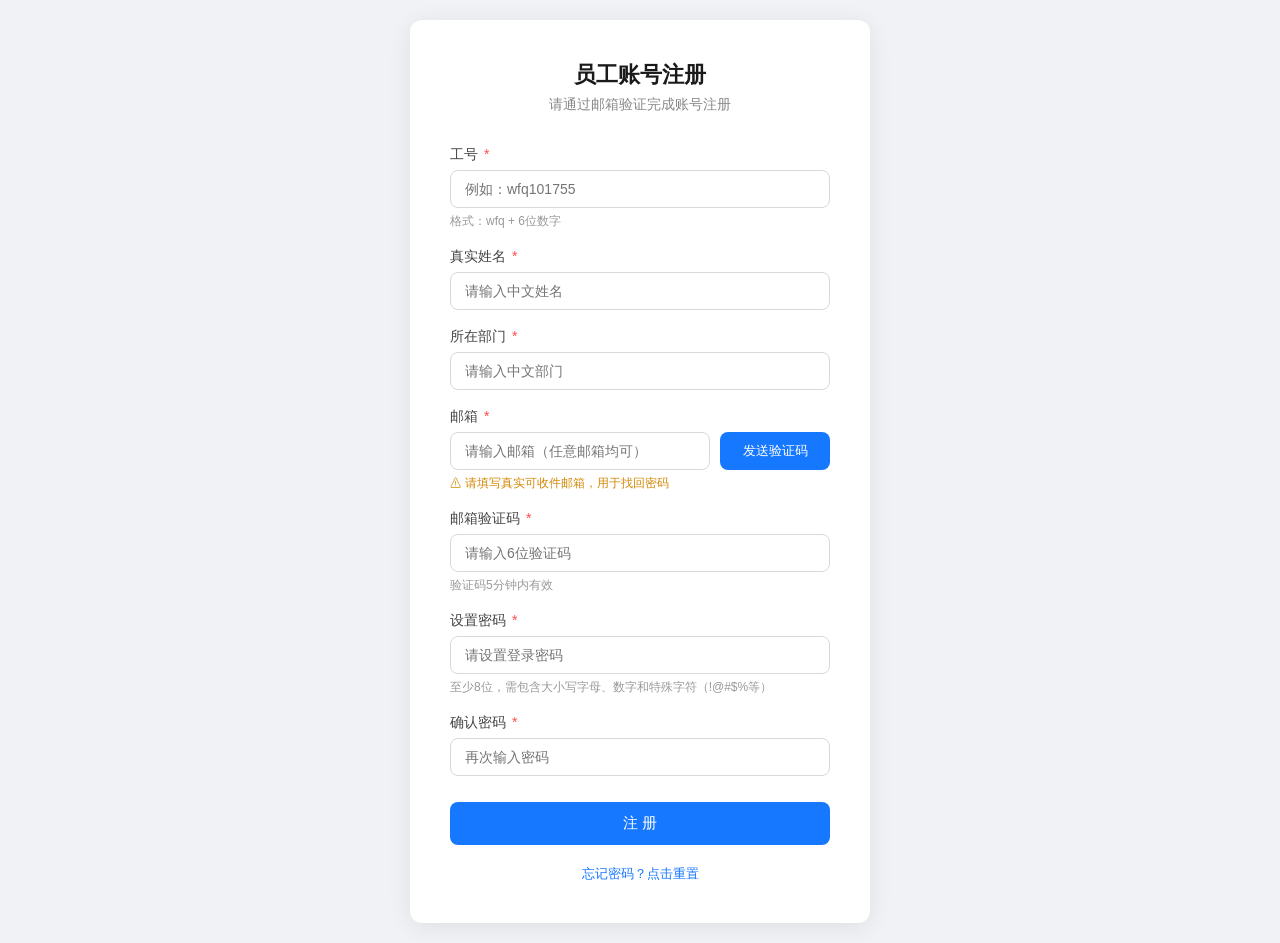
==== index.html @ 9871b101 "update" ====
﻿<!DOCTYPE html>
<html lang="zh-CN">
<head>
    <meta charset="UTF-8">
    <meta name="viewport" content="width=device-width, initial-scale=1.0">
    <title>员工账号注册</title>
    <style>
        * { box-sizing: border-box; margin: 0; padding: 0; }
        body {
            font-family: -apple-system, 'PingFang SC', 'Microsoft YaHei', sans-serif;
            background: #f0f2f5;
            display: flex;
            justify-content: center;
            align-items: center;
            min-height: 100vh;
            padding: 20px;
        }
        .card {
            background: white;
            border-radius: 12px;
            padding: 40px;
            width: 100%;
            max-width: 460px;
            box-shadow: 0 4px 24px rgba(0,0,0,0.08);
        }
        .header { text-align: center; margin-bottom: 32px; }
        .header h1 { font-size: 22px; color: #1a1a1a; font-weight: 600; }
        .header p { color: #888; font-size: 14px; margin-top: 6px; }
        .form-group { margin-bottom: 18px; }
        label { display: block; font-size: 14px; color: #444; margin-bottom: 6px; font-weight: 500; }
        label .required { color: #ff4d4f; margin-left: 2px; }
        input {
            width: 100%;
            padding: 10px 14px;
            border: 1px solid #d9d9d9;
            border-radius: 8px;
            font-size: 14px;
            color: #333;
            transition: border-color 0.2s;
            outline: none;
        }
        input:focus { border-color: #1677ff; box-shadow: 0 0 0 2px rgba(22,119,255,0.1); }
        input.error { border-color: #ff4d4f; }
        .hint { font-size: 12px; color: #999; margin-top: 5px; }
        .email-hint {
            color: #d48806;
            white-space: nowrap;
            overflow: hidden;
            text-overflow: ellipsis;
        }
        .code-row { display: flex; gap: 10px; }
        .code-row input { flex: 1; }
        #sendCodeBtn {
            padding: 10px 16px;
            background: #1677ff;
            color: white;
            border: none;
            border-radius: 8px;
            font-size: 13px;
            cursor: pointer;
            white-space: nowrap;
            min-width: 110px;
            transition: background 0.2s;
        }
        #sendCodeBtn:hover:not(:disabled) { background: #0958d9; }
        #sendCodeBtn:disabled { background: #b0c4e8; cursor: not-allowed; }
        #submitBtn {
            width: 100%;
            padding: 12px;
            background: #1677ff;
            color: white;
            border: none;
            border-radius: 8px;
            font-size: 15px;
            font-weight: 500;
            cursor: pointer;
            margin-top: 8px;
            transition: background 0.2s;
        }
        #submitBtn:hover:not(:disabled) { background: #0958d9; }
        #submitBtn:disabled { background: #b0c4e8; cursor: not-allowed; }
        .message {
            padding: 12px 16px;
            border-radius: 8px;
            font-size: 14px;
            margin-bottom: 16px;
            display: none;
        }
        .message.success { background: #f6ffed; border: 1px solid #b7eb8f; color: #389e0d; }
        .message.error   { background: #fff2f0; border: 1px solid #ffccc7; color: #cf1322; }
        .message.show    { display: block; }
        .success-panel { text-align: center; display: none; }
        .success-panel.show { display: block; }
        .success-icon { font-size: 56px; margin-bottom: 16px; }
        .success-panel h2 { color: #389e0d; margin-bottom: 8px; }
        .success-panel p { color: #666; font-size: 14px; }
        .footer-link { text-align: center; margin-top: 20px; font-size: 13px; color: #999; }
        .footer-link a { color: #1677ff; text-decoration: none; }
        .footer-link a:hover { text-decoration: underline; }
    </style>
</head>
<body>
<div class="card">
    <div class="header">
        <h1>员工账号注册</h1>
        <!-- 改：任意邮箱均可，不限公司邮箱 -->
        <p>请通过邮箱验证完成账号注册</p>
    </div>

    <div id="message" class="message"></div>

    <form id="registerForm">

        <!-- 工号 -->
        <div class="form-group">
            <label>工号 <span class="required">*</span></label>
            <input type="text" id="employeeId" placeholder="例如：wfq101755" maxlength="9">
            <div class="hint">格式：wfq + 6位数字</div>
        </div>

        <!-- 姓名：限1-5个字符 -->
        <div class="form-group">
            <label>真实姓名 <span class="required">*</span></label>
            <input type="text" id="fullName" placeholder="请输入中文姓名" maxlength="5" oninput="filterChineseInput(this)">
        </div>

        <!-- 部门：限1-5个字符，新增字段 -->
        <div class="form-group">
            <label>所在部门 <span class="required">*</span></label>
            <input type="text" id="department" placeholder="请输入中文部门" maxlength="5" oninput="filterChineseInput(this)">
        </div>

        <!-- 邮箱：任意邮箱均可 -->
        <div class="form-group">
            <label>邮箱 <span class="required">*</span></label>
            <div class="code-row">
                <input type="email" id="email" placeholder="请输入邮箱（任意邮箱均可）">
                <button type="button" id="sendCodeBtn" onclick="sendCode()">发送验证码</button>
            </div>
            <!-- 需求1：提示此邮箱用于找回密码 -->
            <div class="hint email-hint">
                ⚠ 请填写真实可收件邮箱，用于找回密码
            </div>
        </div>

        <!-- 验证码 -->
        <div class="form-group">
            <label>邮箱验证码 <span class="required">*</span></label>
            <input type="text" id="code" placeholder="请输入6位验证码" maxlength="6">
            <div class="hint">验证码5分钟内有效</div>
        </div>

        <!-- 密码 -->
        <div class="form-group">
            <label>设置密码 <span class="required">*</span></label>
            <input type="password" id="password" placeholder="请设置登录密码">
            <div class="hint">至少8位，需包含大小写字母、数字和特殊字符（!@#$%等）</div>
        </div>

        <!-- 确认密码 -->
        <div class="form-group">
            <label>确认密码 <span class="required">*</span></label>
            <input type="password" id="confirmPassword" placeholder="再次输入密码">
        </div>

        <button type="button" id="submitBtn" onclick="submitRegister()">注 册</button>
    </form>

    <!-- 底部入口：忘记密码 -->
    <div class="footer-link">
        <a href="/reset">忘记密码？点击重置</a>
    </div>

    <!-- 注册成功面板 -->
    <div class="success-panel" id="successPanel">
        <div class="success-icon">✅</div>
        <h2>注册成功！</h2>
        <p id="successMsg"></p>
        <!-- 改：公司系统 → 公司电脑 -->
        <p style="margin-top:12px; color:#999;">请使用工号和刚设置的密码登录公司电脑</p>
    </div>
</div>

<script>
let countdown = 0;

function filterChineseInput(input) {
    input.value = input.value.replace(/[^\u4e00-\u9fff]/g, '').slice(0, 5);
}

function isChineseOnly(value, minLen, maxLen) {
    if (!value || value.length < minLen || value.length > maxLen) return false;
    return /^[\u4e00-\u9fff]+$/.test(value);
}

function showMessage(text, type) {
    const el = document.getElementById('message');
    el.textContent = text;
    el.className = `message ${type} show`;
    setTimeout(() => el.classList.remove('show'), 4000);
}

async function sendCode() {
    const employeeId = document.getElementById('employeeId').value.trim().toLowerCase();
    const fullName   = document.getElementById('fullName').value.trim();
    const email = document.getElementById('email').value.trim();
    const btn = document.getElementById('sendCodeBtn');

    if (!employeeId) return showMessage('请先填写工号', 'error');
    const department = document.getElementById('department').value.trim();

    if (!fullName) return showMessage('请先填写真实姓名', 'error');
    if (!isChineseOnly(fullName, 1, 5))
        return showMessage('姓名只能填写中文，1-5个字', 'error');
    if (!department) return showMessage('请先填写所在部门', 'error');
    if (!isChineseOnly(department, 1, 5))
        return showMessage('部门只能填写中文，1-5个字', 'error');
    if (!email) return showMessage('请先填写邮箱', 'error');

    btn.disabled = true;
    btn.textContent = '发送中...';

    try {
        const res = await fetch('/api/send_code', {
            method: 'POST',
            headers: { 'Content-Type': 'application/json' },
            body: JSON.stringify({ employee_id: employeeId, full_name: fullName, department, email })
        });
        const data = await res.json();
        if (data.success) {
            showMessage(data.message, 'success');
            startCountdown(btn);
        } else {
            showMessage(data.message, 'error');
            btn.disabled = false;
            btn.textContent = '发送验证码';
        }
    } catch(e) {
        showMessage('网络错误，请稍后重试', 'error');
        btn.disabled = false;
        btn.textContent = '发送验证码';
    }
}

function startCountdown(btn) {
    countdown = 60;
    const timer = setInterval(() => {
        btn.textContent = `${--countdown}秒后重试`;
        if (countdown <= 0) {
            clearInterval(timer);
            btn.disabled = false;
            btn.textContent = '重新发送';
        }
    }, 1000);
}

async function submitRegister() {
    const employeeId      = document.getElementById('employeeId').value.trim().toLowerCase();
    const fullName        = document.getElementById('fullName').value.trim();
    const department      = document.getElementById('department').value.trim();
    const email           = document.getElementById('email').value.trim();
    const code            = document.getElementById('code').value.trim();
    const password        = document.getElementById('password').value;
    const confirmPassword = document.getElementById('confirmPassword').value;
    const btn = document.getElementById('submitBtn');

    if (!employeeId || !fullName || !department || !email || !code || !password || !confirmPassword)
        return showMessage('请填写所有必填项', 'error');
    if (password !== confirmPassword)
        return showMessage('两次密码不一致', 'error');

    // 前端也做一次长度校验，提示更快
    if (!isChineseOnly(fullName, 1, 5))
        return showMessage('姓名只能填写中文，1-5个字', 'error');
    if (!isChineseOnly(department, 1, 5))
        return showMessage('部门只能填写中文，1-5个字', 'error');

    btn.disabled = true;
    btn.textContent = '注册中，请稍候...';

    try {
        const res = await fetch('/api/register', {
            method: 'POST',
            headers: { 'Content-Type': 'application/json' },
            body: JSON.stringify({
                employee_id: employeeId,
                full_name: fullName,
                department: department,
                email,
                code,
                password,
                confirm_password: confirmPassword
            })
        });
        const data = await res.json();
        if (data.success) {
            document.getElementById('registerForm').style.display = 'none';
            document.getElementById('successMsg').textContent = `工号 ${employeeId} 已成功创建`;
            document.getElementById('successPanel').classList.add('show');
        } else {
            showMessage(data.message, 'error');
            btn.disabled = false;
            btn.textContent = '注 册';
        }
    } catch(e) {
        showMessage('网络错误，请稍后重试', 'error');
        btn.disabled = false;
        btn.textContent = '注 册';
    }
}
</script>
</body>
</html>
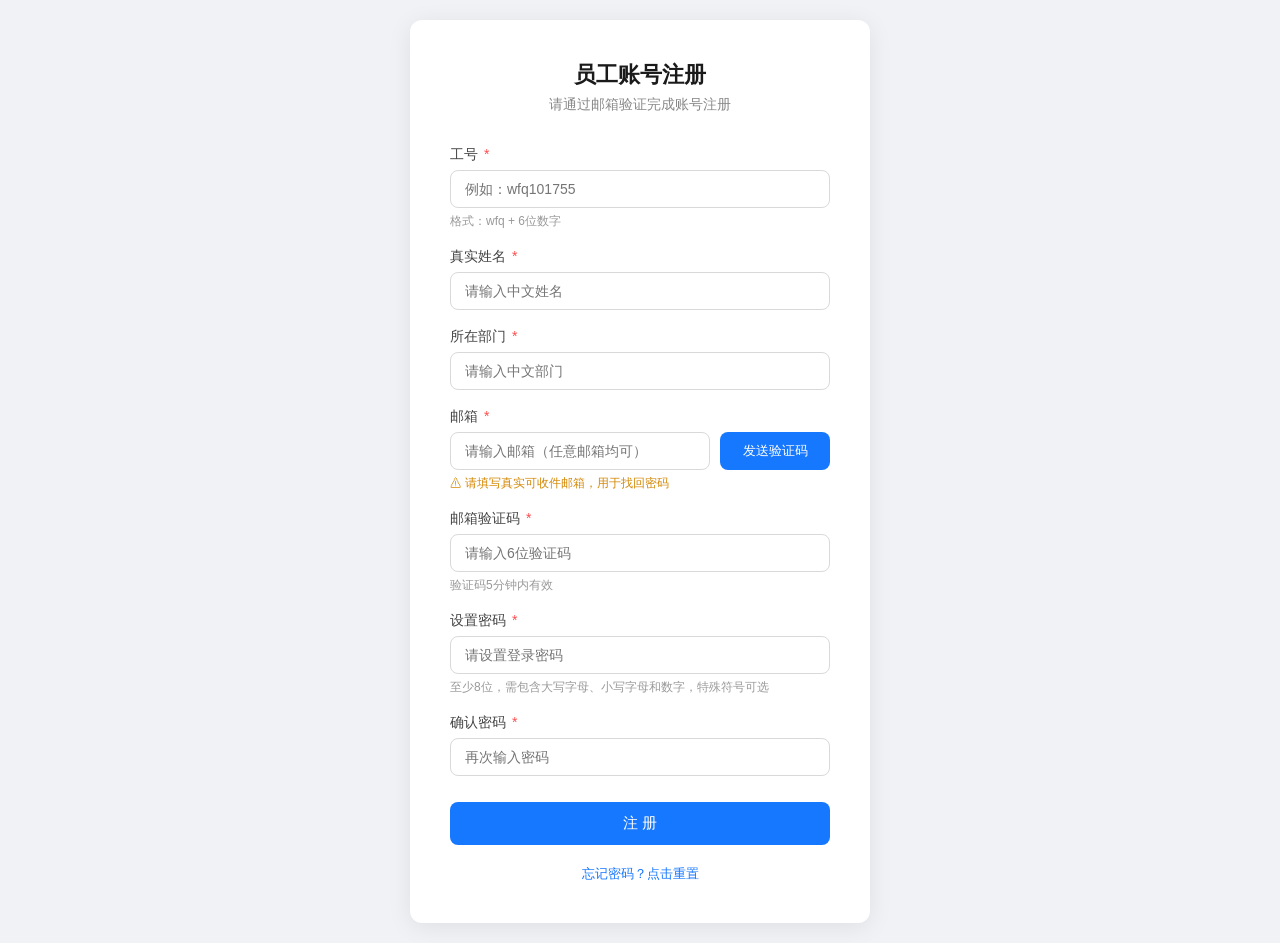
==== commit afd0b4ce: "Allow AD account passwords without special characters" ====
--- a/index.html
+++ b/index.html
@@ -154,7 +154,7 @@
         <div class="form-group">
             <label>设置密码 <span class="required">*</span></label>
             <input type="password" id="password" placeholder="请设置登录密码">
-            <div class="hint">至少8位，需包含大小写字母、数字和特殊字符（!@#$%等）</div>
+            <div class="hint">至少8位，需包含大写字母、小写字母和数字，特殊符号可选</div>
         </div>
 
         <!-- 确认密码 -->
